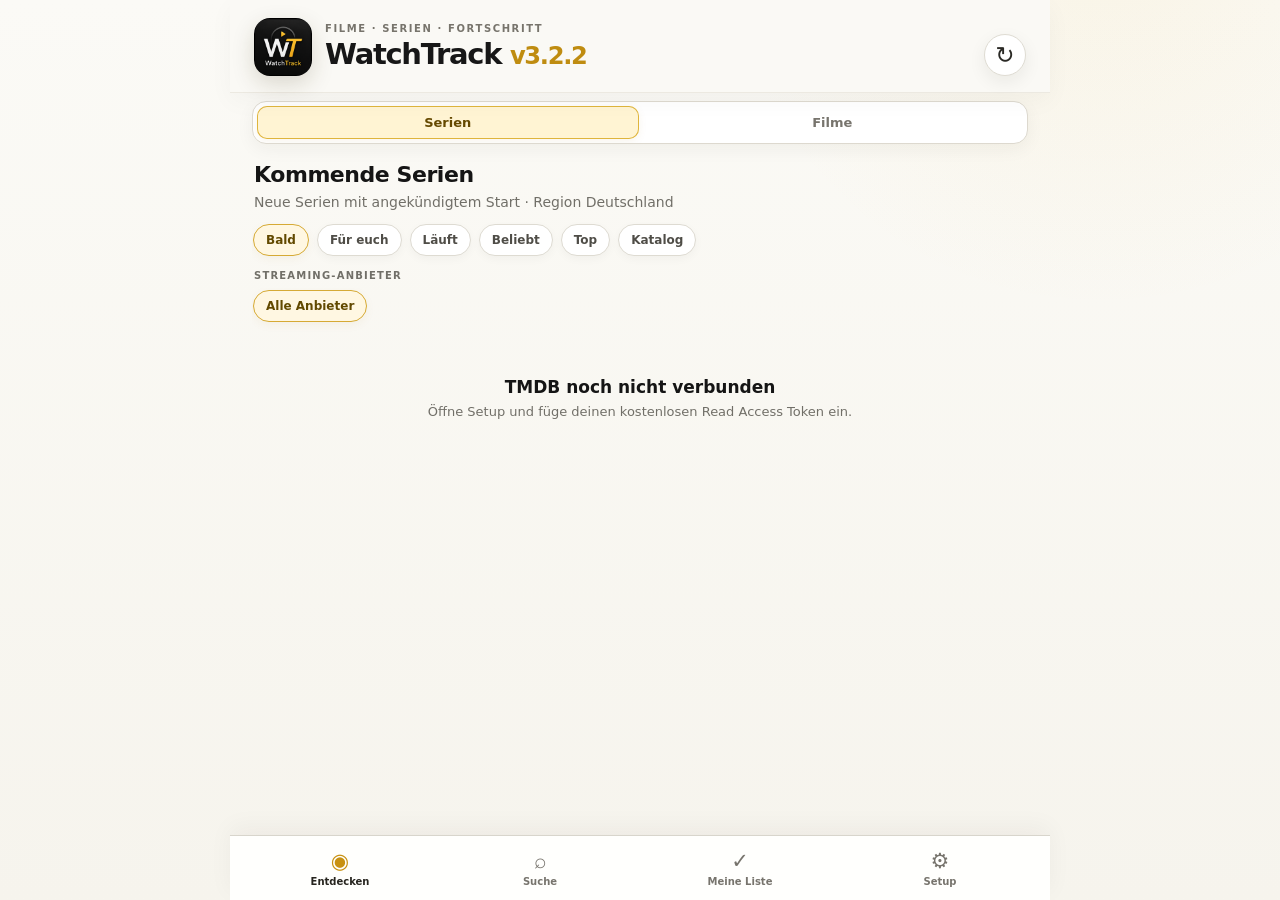
==== app-v33.html @ 3ff7feec "Add uncached v3.3 app entry" ====
<!doctype html>
<html lang="de">
<head>
  <meta charset="utf-8" /><meta name="viewport" content="width=device-width, initial-scale=1, viewport-fit=cover" /><meta name="theme-color" content="#090909" /><meta name="apple-mobile-web-app-capable" content="yes" /><meta name="apple-mobile-web-app-status-bar-style" content="black-translucent" /><meta name="apple-mobile-web-app-title" content="WatchTrack" /><meta name="format-detection" content="no" /><title>WatchTrack</title>
  <link rel="manifest" href="manifest.webmanifest" /><link rel="apple-touch-icon" href="icons/icon-180.png" /><link rel="stylesheet" href="styles.css" /><link rel="stylesheet" href="features.css" /><link rel="stylesheet" href="custom.css" /><link rel="stylesheet" href="v24.css" /><link rel="stylesheet" href="sync.css" /><link rel="stylesheet" href="notifications.css" /><link rel="stylesheet" href="next-up.css" /><link rel="stylesheet" href="preference.css" /><link rel="stylesheet" href="theme-logo.css" /><link rel="stylesheet" href="theme-mode.css" /><link rel="stylesheet" href="recommendation-feedback.css" />
  <script>try{const m=localStorage.getItem('wt_theme_mode')||'system';const d=m==='system'?matchMedia('(prefers-color-scheme: dark)').matches:m==='dark';document.documentElement.dataset.theme=d?'dark':'light';document.documentElement.dataset.themeMode=m;}catch{}</script>
</head><body><div class="app-shell"><header class="topbar"><div><div class="eyebrow">FILME · SERIEN · FORTSCHRITT</div><h1>WatchTrack <small class="version-tag">v3.3</small></h1></div><button id="refreshBtn" class="icon-btn" aria-label="Aktualisieren">↻</button></header><main id="main">
<section id="view-discover" class="view active"><div class="segmented media-switch" role="tablist"><button class="seg" data-discover-type="movie">Filme</button><button class="seg active" data-discover-type="tv">Serien</button></div><div class="section-head discover-head"><div><h2 id="discoverTitle">Kommende Serien</h2><p id="discoverHint">Neue Serien mit angekündigtem Start · Region Deutschland</p></div></div><div id="categoryChips" class="chip-row"></div><div id="discoverContent" class="card-grid"></div><button id="loadMoreBtn" class="secondary load-more" hidden>Mehr laden</button></section>
<section id="view-search" class="view"><div class="search-wrap"><input id="searchInput" type="search" placeholder="Film oder Serie suchen …" autocomplete="off" enterkeyhint="search" /><button id="searchBtn" class="primary small">Suchen</button></div><div class="section-head compact-head"><div><h2>Gesamten Katalog durchsuchen</h2><p>Filme und Serien aus der TMDB-Datenbank.</p></div></div><div id="searchResults" class="card-grid"></div><button id="searchMoreBtn" class="secondary load-more" hidden>Mehr Treffer</button></section>
<section id="view-library" class="view"><div class="library-stats"><div class="stat"><strong id="statWatching">0</strong><span>Schaue ich</span></div><div class="stat"><strong id="statCompleted">0</strong><span>Gesehen</span></div><div class="stat"><strong id="statWatchlist">0</strong><span>Will ich sehen</span></div></div><div class="segmented"><button class="seg active" data-libfilter="all">Alle</button><button class="seg" data-libfilter="watching">Schaue ich</button><button class="seg" data-libfilter="completed">Gesehen</button><button class="seg" data-libfilter="watchlist">Will ich sehen</button></div><div id="libraryContent" class="library-list"></div></section>
<section id="view-settings" class="view"><div class="settings-card connection-card"><div class="settings-title-row"><div><h2>TMDB verbinden</h2><p>Damit WatchTrack aktuelle Filme, Serien, Staffeln und Folgen abrufen kann.</p></div><span id="connectionDot" class="connection-dot"></span></div><label for="tokenInput">API Read Access Token</label><textarea id="tokenInput" rows="3" spellcheck="false" autocapitalize="off" autocomplete="off"></textarea><div class="row gap wrap"><button id="saveTokenBtn" class="primary">Speichern & testen</button><button id="clearTokenBtn" class="secondary">Entfernen</button></div><div id="tokenStatus" class="status"></div><a class="text-link" href="https://www.themoviedb.org/settings/api" target="_blank" rel="noreferrer">TMDB API-Einstellungen öffnen ↗</a></div><div class="settings-card"><h2>Region & Sprache</h2><label for="regionSelect">Region</label><select id="regionSelect"><option value="DE">Deutschland</option><option value="AT">Österreich</option><option value="CH">Schweiz</option></select></div><div class="settings-card"><h2>Lokale Daten</h2><div class="row gap wrap settings-actions"><button id="exportBtn" class="secondary">Backup exportieren</button><label class="secondary file-label">Backup importieren<input id="importInput" type="file" accept="application/json" hidden /></label><button id="resetBtn" class="danger">Watch-Daten löschen</button></div></div><div class="settings-card"><h2>Datenschutz & Quelle</h2><p>Gemeinsame Watch-Daten werden bei aktivierter Synchronisierung in eurer D1-Datenbank gespeichert und automatisch gesichert.</p><p class="tmdb-note">This product uses the TMDB API but is not endorsed or certified by TMDB.</p></div></section>
</main><nav class="bottom-nav"><button class="nav-btn active" data-view="discover"><span>◉</span><small>Entdecken</small></button><button class="nav-btn" data-view="search"><span>⌕</span><small>Suche</small></button><button class="nav-btn" data-view="library"><span>✓</span><small>Meine Liste</small></button><button class="nav-btn" data-view="settings"><span>⚙</span><small>Setup</small></button></nav></div><dialog id="detailDialog"><div id="detailContent"></div><button id="closeDialogBtn" class="dialog-close">×</button></dialog><div id="toast" class="toast" role="status"></div>
<script src="app.js"></script><script src="features.js"></script><script src="custom.js"></script><script src="v24.js"></script><script src="sync.js"></script><script src="series-first.js"></script><script src="stable-progress.js"></script><script src="notifications.js"></script><script src="next-up.js"></script><script src="recommendations.js"></script><script src="upcoming-library.js"></script><script src="v3.js"></script><script src="theme-mode.js"></script><script src="ui-polish.js"></script></body></html>
---- styles.css ----
:root{
  color-scheme:dark;
  --bg:#090a10;--panel:#12141d;--panel2:#191c27;--panel3:#202432;--line:#292d3d;
  --text:#f7f8fc;--muted:#979dac;--accent:#7567ff;--accent2:#24d3bb;--danger:#ff5d76;--good:#43df9f;
  --safe-top:env(safe-area-inset-top);--safe-bottom:env(safe-area-inset-bottom);
}
*{box-sizing:border-box}
html,body{margin:0;background:var(--bg);color:var(--text);font-family:-apple-system,BlinkMacSystemFont,"SF Pro Display","SF Pro Text",Inter,system-ui,sans-serif;-webkit-tap-highlight-color:transparent}
body{min-height:100vh;background:radial-gradient(circle at 90% -10%,rgba(117,103,255,.18),transparent 32%),var(--bg)}
button,input,textarea,select{font:inherit}button{cursor:pointer}a{color:#b8b0ff}.app-shell{max-width:820px;margin:0 auto;min-height:100vh;padding-bottom:calc(96px + var(--safe-bottom))}
.topbar{padding:calc(18px + var(--safe-top)) 18px 12px;display:flex;align-items:flex-end;justify-content:space-between;position:sticky;top:0;background:linear-gradient(var(--bg) 72%,transparent);z-index:8}.eyebrow{font-size:10px;letter-spacing:.16em;color:var(--muted);font-weight:800}.topbar h1{margin:3px 0 0;font-size:29px;letter-spacing:-.04em}.icon-btn{width:42px;height:42px;border:1px solid var(--line);border-radius:50%;background:rgba(18,20,29,.88);color:var(--text);font-size:23px;backdrop-filter:blur(12px)}
.view{display:none;padding:8px 16px 28px}.view.active{display:block}.section-head{display:flex;justify-content:space-between;align-items:end;margin:18px 2px 12px}.section-head h2,.settings-card h2{margin:0 0 5px;font-size:22px;letter-spacing:-.02em}.section-head p,.settings-card p{margin:0;color:var(--muted);line-height:1.45;font-size:14px}.discover-head{margin-bottom:10px}.compact-head{margin-top:8px}.compact-head h2{font-size:18px}
.segmented{display:flex;background:var(--panel);padding:4px;border:1px solid var(--line);border-radius:14px;gap:3px;overflow:auto}.seg{flex:1;min-width:max-content;border:0;border-radius:10px;padding:9px 12px;background:transparent;color:var(--muted);font-size:13px;font-weight:700}.seg.active{background:var(--panel3);color:var(--text);box-shadow:0 1px 10px rgba(0,0,0,.28)}.media-switch{margin-bottom:4px}
.chip-row{display:flex;gap:8px;overflow:auto;padding:2px 1px 14px;scrollbar-width:none}.chip-row::-webkit-scrollbar{display:none}.chip{border:1px solid var(--line);background:var(--panel);color:var(--muted);padding:8px 12px;border-radius:999px;font-size:12px;font-weight:750;white-space:nowrap}.chip.active{background:#27243f;border-color:#5c52bb;color:#ddd9ff}
.card-grid{display:grid;grid-template-columns:repeat(2,minmax(0,1fr));gap:12px}.media-card{border:1px solid var(--line);border-radius:18px;overflow:hidden;background:var(--panel);min-width:0;position:relative;box-shadow:0 12px 32px rgba(0,0,0,.12)}.poster-wrap{position:relative}.poster{aspect-ratio:2/3;width:100%;display:block;object-fit:cover;background:linear-gradient(145deg,#252938,#13151d)}.poster-fallback{aspect-ratio:2/3;display:grid;place-items:center;color:var(--muted);font-size:32px}.media-info{padding:10px}.media-title{font-weight:760;line-height:1.2;font-size:14px;white-space:nowrap;overflow:hidden;text-overflow:ellipsis}.media-meta{margin-top:6px;color:var(--muted);font-size:11px;display:flex;justify-content:space-between;gap:6px}.badge{position:absolute;top:8px;padding:5px 8px;border-radius:999px;background:rgba(8,9,14,.82);backdrop-filter:blur(12px);font-size:10px;font-weight:800}.release-badge{left:8px}.library-badge{right:8px;background:rgba(67,223,159,.92);color:#06140f}.rating-badge{position:absolute;bottom:8px;right:8px;background:rgba(8,9,14,.82);backdrop-filter:blur(12px);border-radius:999px;padding:5px 7px;font-size:10px;font-weight:800;color:#ffe28a}
.search-wrap{display:flex;gap:8px;position:sticky;top:87px;z-index:6;padding:8px 0 14px;background:linear-gradient(var(--bg) 80%,transparent)}input[type=search],textarea,select{width:100%;background:var(--panel);border:1px solid var(--line);border-radius:14px;color:var(--text);padding:12px 13px;outline:none}select{appearance:auto}.search-wrap input:focus,textarea:focus,select:focus{border-color:#685ddb;box-shadow:0 0 0 3px rgba(117,103,255,.12)}
.primary,.secondary,.danger,.trailer-btn{border-radius:12px;padding:11px 14px;font-weight:750;border:1px solid transparent;text-decoration:none;display:inline-flex;align-items:center;justify-content:center}.primary{background:var(--accent);color:white}.primary.small{padding:10px 15px}.secondary{background:var(--panel2);color:var(--text);border-color:var(--line)}.danger{background:rgba(255,93,118,.11);color:#ff92a4;border-color:rgba(255,93,118,.28)}.load-more{display:flex;width:100%;margin-top:14px}.load-more[hidden]{display:none}.trailer-btn{background:#fff;color:#0a0a0d;margin:4px 0 18px}
.bottom-nav{position:fixed;left:50%;transform:translateX(-50%);bottom:0;width:min(820px,100%);display:grid;grid-template-columns:repeat(4,1fr);padding:8px 10px calc(8px + var(--safe-bottom));background:rgba(14,16,23,.9);backdrop-filter:blur(26px);border-top:1px solid var(--line);z-index:20}.nav-btn{border:0;background:transparent;color:var(--muted);display:flex;flex-direction:column;align-items:center;gap:3px;padding:5px}.nav-btn span{font-size:21px}.nav-btn small{font-size:10px;font-weight:650}.nav-btn.active{color:white}.nav-btn.active span{color:#afa7ff}
.library-stats{display:grid;grid-template-columns:repeat(3,1fr);gap:8px;margin-bottom:12px}.stat{background:var(--panel);border:1px solid var(--line);border-radius:16px;padding:13px;text-align:center}.stat strong{display:block;font-size:22px}.stat span{display:block;margin-top:2px;font-size:10px;color:var(--muted)}.library-list{display:flex;flex-direction:column;gap:10px;margin-top:13px}.library-row{display:grid;grid-template-columns:64px 1fr auto;gap:11px;align-items:center;background:var(--panel);border:1px solid var(--line);border-radius:16px;padding:8px}.library-row img,.mini-poster{width:64px;height:92px;object-fit:cover;border-radius:10px;background:#242837}.library-copy{min-width:0}.library-row h3{font-size:15px;margin:0 0 5px;white-space:nowrap;overflow:hidden;text-overflow:ellipsis}.library-row p{font-size:11px;color:var(--muted);margin:0 0 3px}.library-row small{color:#c5c9d4;font-size:10px;display:block;margin-bottom:8px}.progress{height:6px;background:#292d3c;border-radius:999px;overflow:hidden}.progress>span{display:block;height:100%;background:linear-gradient(90deg,var(--accent),var(--accent2))}.row-actions{display:flex;flex-direction:column;gap:7px}.tiny{padding:7px 8px;border-radius:9px;border:1px solid var(--line);background:var(--panel2);color:var(--text);font-size:11px}
.settings-card{background:var(--panel);border:1px solid var(--line);border-radius:18px;padding:16px;margin-bottom:12px}.settings-card label:not(.file-label){display:block;font-size:12px;color:var(--muted);margin:15px 0 7px}.settings-title-row{display:flex;justify-content:space-between;gap:14px}.connection-dot{width:13px;height:13px;border-radius:50%;background:#555a68;box-shadow:0 0 0 5px rgba(85,90,104,.12);flex:0 0 auto;margin-top:7px}.connection-dot.ok{background:var(--good);box-shadow:0 0 0 5px rgba(67,223,159,.11)}.connection-dot.bad{background:var(--danger);box-shadow:0 0 0 5px rgba(255,93,118,.1)}.row{display:flex;align-items:center}.gap{gap:8px}.wrap{flex-wrap:wrap}.settings-actions{margin-top:14px}.status{font-size:12px;margin-top:10px;color:var(--muted)}.status.ok{color:var(--good)}.status.bad{color:#ff92a4}.help-text,.tmdb-note{margin-top:13px!important;font-size:12px!important}.file-label{display:inline-flex;align-items:center;justify-content:center;cursor:pointer}.text-link{display:inline-block;margin-top:10px;font-size:13px;text-decoration:none}.settings-card code{font-size:12px;color:#d5d1ff}
.empty{padding:42px 16px;text-align:center;color:var(--muted);grid-column:1/-1;display:flex;flex-direction:column;align-items:center;gap:6px}.empty strong{color:var(--text);font-size:17px}.empty span{font-size:13px;line-height:1.45}.spinner{width:24px;height:24px;border:2px solid #343849;border-top-color:#aaa3ff;border-radius:50%;animation:spin .8s linear infinite;margin-bottom:5px}@keyframes spin{to{transform:rotate(360deg)}}
#detailDialog{width:min(760px,100%);height:min(90vh,940px);margin:auto 0 0;max-width:none;border:1px solid var(--line);border-radius:25px 25px 0 0;background:var(--bg);color:var(--text);padding:0;overflow:hidden}#detailDialog::backdrop{background:rgba(0,0,0,.7);backdrop-filter:blur(4px)}#detailContent{height:100%;overflow:auto}.dialog-close{position:absolute;right:12px;top:12px;width:38px;height:38px;border-radius:50%;border:1px solid rgba(255,255,255,.18);background:rgba(0,0,0,.58);color:white;font-size:25px;z-index:3}.hero{position:relative;min-height:285px;background:#161923}.hero-backdrop{width:100%;height:310px;object-fit:cover;opacity:.64}.hero-gradient{position:absolute;inset:0;background:linear-gradient(to bottom,rgba(9,10,16,.03) 30%,rgba(9,10,16,.5) 62%,var(--bg) 100%)}.hero-content{position:absolute;left:18px;right:18px;bottom:12px;display:flex;gap:14px;align-items:end}.detail-poster{width:96px;height:144px;box-shadow:0 10px 30px rgba(0,0,0,.4)}.hero-copy{min-width:0;padding-bottom:2px}.type-kicker{font-size:10px;color:#c4bdff;letter-spacing:.15em;font-weight:800;margin-bottom:4px}.hero-content h2{margin:0 0 7px;font-size:24px;line-height:1.05;letter-spacing:-.03em}.hero-content p{margin:0;color:#d7d9e2;font-size:12px;line-height:1.4}.detail-body{padding:14px 18px 34px}.detail-actions{display:flex;gap:8px;flex-wrap:wrap;margin-bottom:16px}.facts{display:flex;gap:7px;flex-wrap:wrap;margin:0 0 13px}.facts span{font-size:11px;color:#c1c6d2;background:var(--panel);border:1px solid var(--line);padding:6px 8px;border-radius:999px}.tagline{font-style:italic;color:#dcdde4;margin:8px 0}.overview{color:#c9ced8;line-height:1.58;font-size:14px}.next-episode{background:linear-gradient(135deg,rgba(117,103,255,.16),rgba(36,211,187,.08));border:1px solid #393858;border-radius:15px;padding:12px;margin-bottom:14px;display:flex;flex-direction:column;gap:3px}.next-episode span{font-size:10px;text-transform:uppercase;letter-spacing:.12em;color:#aaa3ff;font-weight:800}.next-episode strong{font-size:14px}.next-episode small{color:var(--muted)}.info-block{border-top:1px solid var(--line);padding-top:17px;margin-top:4px;margin-bottom:18px}.info-block h3{margin:0 0 12px;font-size:16px}.muted{color:var(--muted);font-size:13px}.provider-group{display:grid;grid-template-columns:70px 1fr;gap:10px;align-items:start;margin:10px 0}.provider-group>span{font-size:11px;color:var(--muted);padding-top:7px}.provider-logos{display:flex;gap:8px;flex-wrap:wrap}.provider{width:52px;display:flex;flex-direction:column;align-items:center;gap:4px}.provider img{width:38px;height:38px;border-radius:9px;object-fit:cover}.provider small{width:100%;font-size:8px;color:#b9bdc8;text-align:center;white-space:nowrap;overflow:hidden;text-overflow:ellipsis}.provider-link{margin-top:5px}.provider-attribution{font-size:10px!important;color:var(--muted)!important;margin-top:12px!important}.provider-attribution a{color:#c7c2ff}.block-title-row{display:flex;align-items:center;justify-content:space-between}.block-title-row>span{font-size:11px;color:var(--muted)}.season{background:var(--panel);border:1px solid var(--line);border-radius:16px;margin:10px 0;overflow:hidden}.season-head{display:flex;justify-content:space-between;align-items:center;padding:13px 14px;gap:10px}.season-head h3{margin:0 0 3px;font-size:14px}.season-head small{color:var(--muted);font-size:10px}.season-buttons{display:flex;gap:5px;align-items:center}.season-toggle,.season-all{border:0;background:transparent;color:#b8b0ff;font-size:11px;padding:7px}.season-all{color:#8ee8c2}.episodes{border-top:1px solid var(--line)}.episode{display:grid;grid-template-columns:38px 1fr auto;gap:9px;align-items:center;padding:10px 12px;border-bottom:1px solid rgba(255,255,255,.05)}.episode:last-child{border-bottom:0}.episode-num{color:var(--muted);font-size:11px}.episode-copy{min-width:0}.episode-copy strong{font-size:12px;display:block;white-space:nowrap;overflow:hidden;text-overflow:ellipsis}.episode-copy small{font-size:9px;color:var(--muted);margin-top:3px;display:block}.check-btn{width:30px;height:30px;border-radius:50%;border:1px solid var(--line);background:transparent;color:var(--muted)}.check-btn.done{background:var(--good);color:#06130c;border-color:transparent}.episode-loading{padding:18px;text-align:center;color:var(--muted);font-size:12px}.toast{position:fixed;left:50%;bottom:calc(98px + var(--safe-bottom));transform:translate(-50%,20px);background:#222634;border:1px solid var(--line);padding:10px 14px;border-radius:999px;opacity:0;pointer-events:none;transition:.2s;z-index:40;font-size:12px;white-space:nowrap}.toast.show{opacity:1;transform:translate(-50%,0)}
@media(min-width:600px){.card-grid{grid-template-columns:repeat(4,minmax(0,1fr))}.view{padding-left:22px;padding-right:22px}.topbar{padding-left:24px;padding-right:24px}}
@media(max-width:380px){.detail-actions .primary,.detail-actions .secondary,.detail-actions .danger{padding:10px 11px;font-size:12px}.season-buttons{flex-direction:column;gap:0}.provider-group{grid-template-columns:58px 1fr}}
---- features.css ----
.version-badge{font-size:.38em;font-weight:800;vertical-align:middle;opacity:.62;letter-spacing:0;margin-left:3px}.filter-label{font-size:10px;text-transform:uppercase;letter-spacing:.12em;color:var(--muted);font-weight:800;margin:0 2px 7px}.provider-filter-row{padding-bottom:13px}.provider-chip{display:inline-flex;align-items:center;gap:6px}.provider-chip img{width:18px;height:18px;border-radius:5px}.card-providers{display:flex;gap:4px;flex-wrap:wrap;margin-top:7px}.card-providers span{font-size:8px;line-height:1;background:#242837;color:#c8cbd5;border:1px solid #34394a;padding:4px 5px;border-radius:999px;max-width:100%;white-space:nowrap;overflow:hidden;text-overflow:ellipsis}.calendar-list{display:flex;flex-direction:column;gap:20px}.calendar-day{min-width:0}.calendar-date{display:flex;align-items:center;justify-content:space-between;margin:0 2px 9px;padding-bottom:7px;border-bottom:1px solid var(--line)}.calendar-date strong{font-size:14px}.calendar-date span{font-size:10px;color:var(--muted)}.library-groups{display:flex;flex-direction:column;gap:22px;margin-top:16px}.library-group{min-width:0}.library-group-head{display:flex;align-items:center;justify-content:space-between;margin:0 2px 9px}.library-group-head h2{font-size:18px;margin:0}.library-group-head span{min-width:25px;height:25px;border-radius:999px;background:var(--panel2);border:1px solid var(--line);display:grid;place-items:center;font-size:11px;color:var(--muted)}.library-group .library-list{margin-top:0}.library-empty{background:var(--panel);border:1px dashed var(--line);border-radius:14px;padding:18px;text-align:center;color:var(--muted);font-size:12px}.upcoming-note{color:#b8b0ff!important}.release-list{display:flex;flex-direction:column;gap:7px}.release-list>div{display:flex;justify-content:space-between;gap:16px;background:var(--panel);border:1px solid var(--line);border-radius:11px;padding:9px 10px}.release-list span{font-size:12px;color:var(--muted)}.release-list strong{font-size:12px;text-align:right}
---- custom.css ----
.manual-add-wrap{display:flex;justify-content:flex-end;margin:12px 0 16px}.manual-dialog{width:min(92vw,520px);border:1px solid rgba(255,255,255,.12);border-radius:18px;background:#11131b;color:inherit;padding:0}.manual-dialog::backdrop{background:rgba(0,0,0,.72);backdrop-filter:blur(4px)}.manual-dialog form{padding:20px;display:grid;gap:10px}.manual-dialog-head{display:flex;justify-content:space-between;gap:16px;align-items:flex-start;margin-bottom:4px}.manual-dialog-head h2{margin:0}.manual-dialog-head p{margin:5px 0 0;color:var(--muted,#9aa0ad);font-size:.9rem}.manual-dialog label{font-size:.85rem;color:var(--muted,#9aa0ad);margin-top:4px}.manual-dialog input,.manual-dialog select,.manual-status-select{width:100%;box-sizing:border-box;border:1px solid rgba(255,255,255,.12);border-radius:12px;background:#0b0d13;color:inherit;padding:12px;font:inherit}.manual-actions{display:flex;justify-content:flex-end;gap:10px;margin-top:10px}.manual-poster{display:grid;place-items:center;font-size:1.5rem}.manual-badge{font-size:.62rem;font-weight:700;letter-spacing:.03em;text-transform:uppercase;color:var(--muted,#9aa0ad);border:1px solid rgba(255,255,255,.13);border-radius:999px;padding:3px 7px;vertical-align:middle;white-space:nowrap}.manual-status-select{max-width:190px;margin-top:8px;padding:7px 9px;font-size:.78rem}.manual-library-row{cursor:default}.manual-library-row .progress{display:none}
---- v24.css ----
.library-type-switch{margin:0 0 12px}.library-add-row{display:flex;justify-content:flex-end;margin:0 0 14px}.library-single-type{display:grid;gap:10px}.series-option-hint{display:grid;gap:4px;margin-top:6px;padding:11px 12px;border:1px solid rgba(255,255,255,.1);border-radius:12px;background:rgba(255,255,255,.035);font-size:.86rem}.series-option-hint span{color:var(--muted,#9aa0ad)}.manual-episodes{margin-top:12px;border:1px solid rgba(255,255,255,.1);border-radius:12px;background:rgba(255,255,255,.025);overflow:hidden}.manual-episodes summary{cursor:pointer;padding:10px 12px;font-weight:700;font-size:.86rem}.manual-episode-tools{padding:0 12px 10px}.manual-season{border-top:1px solid rgba(255,255,255,.08);padding:10px 12px}.manual-season-head{display:flex;align-items:center;justify-content:space-between;gap:10px;margin-bottom:8px}.tiny-action{padding:6px 9px;font-size:.76rem}.manual-episode-list{display:grid;gap:6px}.manual-episode{display:grid;grid-template-columns:auto 1fr auto;align-items:center;gap:8px;padding:8px 9px;border-radius:10px;background:rgba(255,255,255,.035);font-size:.86rem}.manual-episode.watched span{text-decoration:line-through;opacity:.6}.manual-episode input{width:18px;height:18px}.library-empty.compact{padding:8px 0;font-size:.82rem}.wt24-dialog input,.wt24-dialog select{width:100%;box-sizing:border-box;border:1px solid rgba(255,255,255,.12);border-radius:12px;background:#0b0d13;color:inherit;padding:12px;font:inherit}@media(max-width:520px){.library-add-row .primary{width:100%}.manual-season-head{align-items:flex-start}.manual-episode{grid-template-columns:auto 1fr auto}}
---- sync.css ----
.family-sync-card{border-color:rgba(124,92,255,.28)}.family-sync-card .status{min-height:1.2em;margin:10px 0 14px}.family-sync-card .status[data-kind="ok"]{color:#8fe388}.family-sync-card .status[data-kind="busy"]{color:#c7b7ff}.family-sync-card .status[data-kind="error"]{color:#ff8d8d}.family-key-label{display:block;margin:8px 0 7px;color:var(--muted,#9aa0ad);font-size:.86rem}.family-key-row{display:grid;grid-template-columns:minmax(0,1fr) auto;gap:10px;align-items:center;margin-bottom:12px}.family-key-input{width:100%;min-width:0;box-sizing:border-box;border:1px solid rgba(255,255,255,.12);border-radius:12px;background:#0b0d13;color:inherit;padding:12px;font:inherit;font-family:ui-monospace,SFMono-Regular,Menlo,monospace}.family-sync-actions{margin-top:4px}@media(max-width:560px){.family-key-row{grid-template-columns:1fr}.family-key-row .secondary{width:100%}}
---- notifications.css ----
.push-card{border-color:rgba(124,92,255,.28)}.push-card .status{min-height:1.2em;margin:10px 0 14px}.push-card .status[data-kind="ok"]{color:#8fe388}.push-card .status[data-kind="busy"]{color:#c7b7ff}.push-card .status[data-kind="error"]{color:#ff8d8d}.push-card .status[data-kind="warn"]{color:#ffd48a}
---- next-up.css ----
.next-up{margin:18px 0 22px}.next-up-head{display:flex;justify-content:space-between;align-items:end;margin-bottom:10px}.next-up-head h2{margin:0;font-size:1.2rem}.next-up-head p{margin:3px 0 0;color:var(--muted,#9ca3af);font-size:.82rem}.next-up-list{display:grid;gap:9px}.next-up-row{display:grid;grid-template-columns:52px 1fr auto;gap:11px;align-items:center;padding:9px;border:1px solid rgba(255,255,255,.09);border-radius:14px;background:rgba(255,255,255,.035)}.next-up-row img,.next-up-poster{width:52px;height:70px;object-fit:cover;border-radius:9px;background:rgba(255,255,255,.07);display:grid;place-items:center}.next-up-copy{min-width:0;display:grid;gap:2px}.next-up-copy strong{white-space:nowrap;overflow:hidden;text-overflow:ellipsis}.next-up-copy span{font-size:.85rem}.next-up-copy small{color:var(--muted,#9ca3af)}@media(max-width:520px){.next-up-row{grid-template-columns:46px 1fr}.next-up-row img,.next-up-poster{width:46px;height:64px}.next-up-row button{grid-column:2;width:max-content;margin-top:4px}}
---- preference.css ----
.preference-strip{display:flex;align-items:center;justify-content:space-between;gap:10px;margin:8px 0 14px;padding:7px 9px;border:1px solid rgba(255,255,255,.08);border-radius:12px;background:rgba(255,255,255,.025)}.preference-label,.preference-hint{font-size:.76rem;color:var(--muted,#9ca3af)}.preference-buttons{display:flex;gap:6px;flex-wrap:wrap;justify-content:flex-end}.preference-btn{display:inline-flex;align-items:center;gap:5px;min-height:32px;padding:5px 8px;border-radius:10px;border:1px solid rgba(255,255,255,.09);background:transparent;color:inherit;font:inherit;font-size:.78rem;opacity:.72}.preference-btn:hover{opacity:1}.preference-btn.selected{opacity:1;border-color:rgba(255,255,255,.35);background:rgba(255,255,255,.10);box-shadow:inset 0 0 0 1px rgba(255,255,255,.06)}.double-thumb{display:inline-flex;position:relative;width:23px;height:18px;align-items:center}.double-thumb span{position:absolute;line-height:1;font-size:16px}.double-thumb span:first-child{left:0;top:2px;transform:rotate(-4deg)}.double-thumb span:last-child{left:8px;top:0;transform:rotate(4deg)}@media(max-width:520px){.preference-strip{align-items:flex-start;flex-direction:column}.preference-buttons{justify-content:flex-start;width:100%}.preference-btn span:last-child{display:none}.preference-btn{min-width:42px;justify-content:center}.double-thumb span:last-child{display:block}}
---- theme-logo.css ----
:root{
  --bg:#090909;
  --panel:#121212;
  --panel2:#191919;
  --panel3:#222222;
  --line:#303030;
  --text:#f7f4ed;
  --muted:#aaa49a;
  --accent:#d5a62a;
  --accent2:#f0c85a;
  --danger:#d96b6b;
  --good:#c7a33a;
}
html,body{background:var(--bg)}
body{background:radial-gradient(circle at 88% -8%,rgba(213,166,42,.15),transparent 34%),linear-gradient(180deg,#0b0b0b 0%,#090909 100%)}
a,.text-link{color:#e1bd55}.topbar{background:linear-gradient(var(--bg) 72%,transparent)}
.version-tag{color:#d9b24b}.icon-btn{background:rgba(18,18,18,.9);border-color:#34312a}
.segmented{background:#111;border-color:#2c2a25}.seg.active{background:#242018;color:#fff7df;box-shadow:inset 0 0 0 1px rgba(213,166,42,.18),0 1px 10px rgba(0,0,0,.3)}
.chip{background:#121212;border-color:#2d2b27}.chip.active{background:#2a2417;border-color:#8d6d20;color:#ffe7a0}
.primary{background:linear-gradient(180deg,#dfb538,#bd8e19);color:#15110a;border-color:#e5bf4c;text-shadow:0 1px rgba(255,255,255,.15)}
.secondary{background:#181818;color:#f3eee3;border-color:#302d27}.danger{background:rgba(217,107,107,.09);color:#ee9d9d;border-color:rgba(217,107,107,.25)}
.search-wrap input:focus,textarea:focus,select:focus{border-color:#b88c22;box-shadow:0 0 0 3px rgba(213,166,42,.12)}
.nav-btn.active{color:#fff}.nav-btn.active span{color:#dfb538}.bottom-nav{background:rgba(12,12,12,.92);border-top-color:#2c2a25}
.library-badge{background:#d4aa36;color:#15110a}.rating-badge{color:#f0c85a}.progress>span{background:linear-gradient(90deg,#b88919,#f0c85a)}
.connection-dot.ok{background:#d4aa36;box-shadow:0 0 0 5px rgba(213,166,42,.12)}
.spinner{border-color:#36332d;border-top-color:#d9b24b}.type-kicker{color:#dfb538}.next-episode{background:linear-gradient(135deg,rgba(213,166,42,.14),rgba(255,255,255,.025));border-color:#4a3c1f}.next-episode span{color:#dfb538}
.season-toggle,.text-link,.provider-attribution a{color:#dcb64d}.season-all{color:#e4c566}.check-btn.done{background:#d4aa36;color:#15110a}
.trailer-btn{background:#f4efe4;color:#111}.toast{background:#1b1a17}.settings-card,.media-card,.library-row,.season,.stat{box-shadow:0 10px 28px rgba(0,0,0,.16)}
#wtPreference .pref-btn.selected,#wtPreference .pref-btn.is-selected{border-color:#d5a62a!important;background:#2b2415!important;color:#ffe6a0!important;box-shadow:0 0 0 1px rgba(213,166,42,.18) inset}
---- theme-mode.css ----
:root{--wt-accent:#e0ad28;--wt-accent-strong:#c89112;--wt-accent-soft:rgba(224,173,40,.16)}

/* Header lockup – uses the real installed WatchTrack app icon */
.brand-lockup{display:flex;align-items:center;gap:11px;min-width:0}.brand-lockup .app-brand-icon{width:46px;height:46px;border-radius:13px;display:block;flex:0 0 auto;box-shadow:0 7px 18px rgba(0,0,0,.18)}.brand-lockup>div{min-width:0}.brand-lockup h1{white-space:nowrap}

:root[data-theme='light']{color-scheme:light;--bg:#f8f7f2;--panel:#ffffff;--panel2:#f5f3ed;--panel3:#ece9df;--line:#ded9cc;--text:#151515;--muted:#716f68;--accent:var(--wt-accent);--accent2:#f0c85a;--danger:#c74356;--good:#62b94d}
:root[data-theme='light'] body{background:radial-gradient(circle at 86% -8%,rgba(224,173,40,.08),transparent 26%),linear-gradient(180deg,#fbfaf6 0%,#f6f4ed 100%);color:var(--text)}
:root[data-theme='light'] .topbar{background:rgba(250,249,245,.98);border-bottom:1px solid rgba(218,213,200,.45);box-shadow:0 8px 24px rgba(39,34,23,.035);padding-bottom:16px}
:root[data-theme='light'] .topbar h1{color:#171717;letter-spacing:-.045em;font-weight:820}:root[data-theme='light'] .eyebrow{color:#77746c}:root[data-theme='light'] .version-tag{color:#bf8c10}
:root[data-theme='light'] .brand-lockup{gap:13px}:root[data-theme='light'] .brand-lockup .app-brand-icon{width:58px;height:58px;border-radius:16px;box-shadow:0 8px 22px rgba(65,52,18,.17)}
:root[data-theme='light'] .bottom-nav{background:rgba(255,255,253,.96);border-top-color:#d8d5cc;box-shadow:0 -8px 24px rgba(38,34,24,.045)}
:root[data-theme='light'] .icon-btn{background:#fff;border-color:#dedbd2;color:#2a2925;box-shadow:0 6px 18px rgba(35,31,20,.07)}

/* No heavy black controls in light mode */
:root[data-theme='light'] .segmented{background:#fff;border-color:#ddd9cf;box-shadow:0 5px 18px rgba(35,31,20,.05)}
:root[data-theme='light'] .seg{background:transparent;color:#77746d}
:root[data-theme='light'] .seg.active{background:#fff4d3;color:#654900;box-shadow:inset 0 0 0 1px #dfb53d,0 2px 8px rgba(170,120,0,.08)}
:root[data-theme='light'] .chip{background:#fff;color:#4f4d47;border-color:#dedbd2;box-shadow:0 3px 10px rgba(35,31,20,.035)}
:root[data-theme='light'] .chip.active{background:#fff7e2;border-color:#d6aa35;color:#624900;box-shadow:0 3px 10px rgba(166,117,0,.06)}
:root[data-theme='light'] .provider-chip img{box-shadow:none}
:root[data-theme='light'] .card-providers span{background:#f2f0e9;color:#5d5a52;border-color:#ddd9cf}

:root[data-theme='light'] .media-card,:root[data-theme='light'] .settings-card,:root[data-theme='light'] .library-row,:root[data-theme='light'] .season,:root[data-theme='light'] .stat{background:#fff;border-color:#ded9cc;box-shadow:0 8px 24px rgba(24,24,20,.055)}
:root[data-theme='light'] .settings-card{border-radius:22px;padding:18px}
:root[data-theme='light'] input[type=search],:root[data-theme='light'] textarea,:root[data-theme='light'] select{background:#fff;color:var(--text);border-color:#d9d6cd;box-shadow:0 5px 16px rgba(24,24,20,.04)}
:root[data-theme='light'] .primary{color:#17120a;background:linear-gradient(180deg,#efc33f,#dda718);border-color:#d1a01e;text-shadow:none;box-shadow:0 6px 16px rgba(195,140,8,.15)}
:root[data-theme='light'] .secondary{background:#fff;color:var(--text);border-color:var(--line)}
:root[data-theme='light'] .nav-btn{color:#77746d}:root[data-theme='light'] .nav-btn.active{color:#27251f}:root[data-theme='light'] .nav-btn.active span{color:var(--wt-accent-strong)}
:root[data-theme='light'] .progress>span{background:linear-gradient(90deg,#d89d12,#f0c85a)}
:root[data-theme='light'] .next-episode{background:linear-gradient(135deg,rgba(224,173,40,.14),rgba(255,255,255,.88));border-color:#e2c36f}
:root[data-theme='light'] .next-episode span,:root[data-theme='light'] .type-kicker,:root[data-theme='light'] .season-toggle,:root[data-theme='light'] .text-link,:root[data-theme='light'] .provider-attribution a{color:#946900}
:root[data-theme='light'] .hero-gradient{background:linear-gradient(to bottom,rgba(247,247,244,.03) 30%,rgba(247,247,244,.5) 62%,var(--bg) 100%)}
:root[data-theme='light'] #detailDialog{background:var(--bg);color:var(--text)}
:root[data-theme='light'] .overview,:root[data-theme='light'] .hero-content p,:root[data-theme='light'] .facts span{color:#4e4e49}
:root[data-theme='light'] .calendar-date{border-color:#ddd9cf}
:root[data-theme='light'] .library-empty{background:#fff}
:root[data-theme='light'] .manual-dialog{background:#fff;color:var(--text);border-color:#d9d6cd}
:root[data-theme='light'] .manual-dialog input,:root[data-theme='light'] .manual-dialog select,:root[data-theme='light'] .manual-status-select,:root[data-theme='light'] .wt24-dialog input,:root[data-theme='light'] .wt24-dialog select{background:#fff;color:var(--text);border-color:#d9d6cd}
:root[data-theme='light'] .series-option-hint,:root[data-theme='light'] .manual-episodes,:root[data-theme='light'] .manual-episode{background:#f6f4ee;border-color:#dfdcd3}
:root[data-theme='light'] #wtPreference .pref-btn.selected,:root[data-theme='light'] #wtPreference .pref-btn.is-selected{border-color:#d5a62a!important;background:#fff1c5!important;color:#5f4500!important;box-shadow:0 0 0 1px rgba(213,166,42,.15) inset}

/* Theme picker like the light-mode mockup */
.theme-card{display:flex;flex-direction:column}.theme-card h2{display:none}.theme-card .theme-options{order:1;display:grid;grid-template-columns:repeat(3,1fr);gap:10px;margin:0}.theme-card>p{order:2;margin:12px 4px 0!important}.theme-option{min-height:86px;border:1px solid var(--line);background:var(--panel2);color:var(--text);border-radius:16px;padding:12px 8px;font-size:22px;font-weight:750;display:flex;flex-direction:column;align-items:center;justify-content:center;gap:5px}.theme-option.active{background:linear-gradient(180deg,#f0c33f,#e3ae1e);color:#322300;border-color:#d5a326;box-shadow:0 7px 18px rgba(190,135,0,.12)}.theme-option small{display:block;font-size:13px;font-weight:720;opacity:.82;margin:0}

/* Shared-list card: clean stacked controls in light mode */
:root[data-theme='light'] .family-sync-card{border-color:#ded9cc}
:root[data-theme='light'] .family-sync-card .status[data-kind='ok']{color:#62b94d;font-weight:650}
:root[data-theme='light'] .family-sync-card .status[data-kind='ok']::before{content:'✓';display:inline-grid;place-items:center;width:18px;height:18px;margin-right:7px;border:1.5px solid currentColor;border-radius:50%;font-size:11px;vertical-align:-1px}
:root[data-theme='light'] .family-key-input{background:#fbfaf6!important;color:#20201d!important;border-color:#d9d4c8!important;box-shadow:none!important}
:root[data-theme='light'] .family-sync-actions{display:grid!important;grid-template-columns:1fr!important;gap:9px!important;width:100%}
:root[data-theme='light'] .family-sync-actions>button{width:100%;min-height:50px;justify-content:flex-start;padding-left:18px;border-radius:14px;font-size:15px}
:root[data-theme='light'] #familyCreateBtn{justify-content:center;font-weight:800}
:root[data-theme='light'] #familyLeaveBtn{color:#c62f39;border-color:#e5c9c9}
:root[data-theme='light'] .family-key-row{display:grid;grid-template-columns:1fr;gap:9px}
:root[data-theme='light'] #familyConnectBtn{width:100%;min-height:50px;border-radius:14px;font-weight:760}

@media(max-width:430px){.brand-lockup{gap:10px}.brand-lockup .app-brand-icon{width:48px;height:48px;border-radius:13px}.brand-lockup h1{font-size:clamp(27px,7.6vw,34px)}:root[data-theme='light'] .brand-lockup .app-brand-icon{width:52px;height:52px;border-radius:14px}.theme-option{min-height:82px}.settings-card{margin-bottom:14px}}
---- recommendation-feedback.css ----
.media-card{position:relative}.rec-hide-btn{width:calc(100% - 16px);margin:0 8px 8px;border:1px solid var(--line);background:var(--panel2);color:var(--muted);border-radius:10px;padding:7px 9px;font-size:11px;font-weight:750;display:flex;align-items:center;justify-content:center;gap:5px}.rec-hide-btn:active{transform:scale(.98)}:root[data-theme='light'] .rec-hide-btn{background:#faf8f2;border-color:#dedbd2;color:#6e6a61}:root[data-theme='light'] .rec-hide-btn:hover{background:#fff3cf;color:#624900}@media(max-width:430px){.rec-hide-btn{font-size:10px;padding:7px 6px}.rec-hide-btn span{display:inline}}
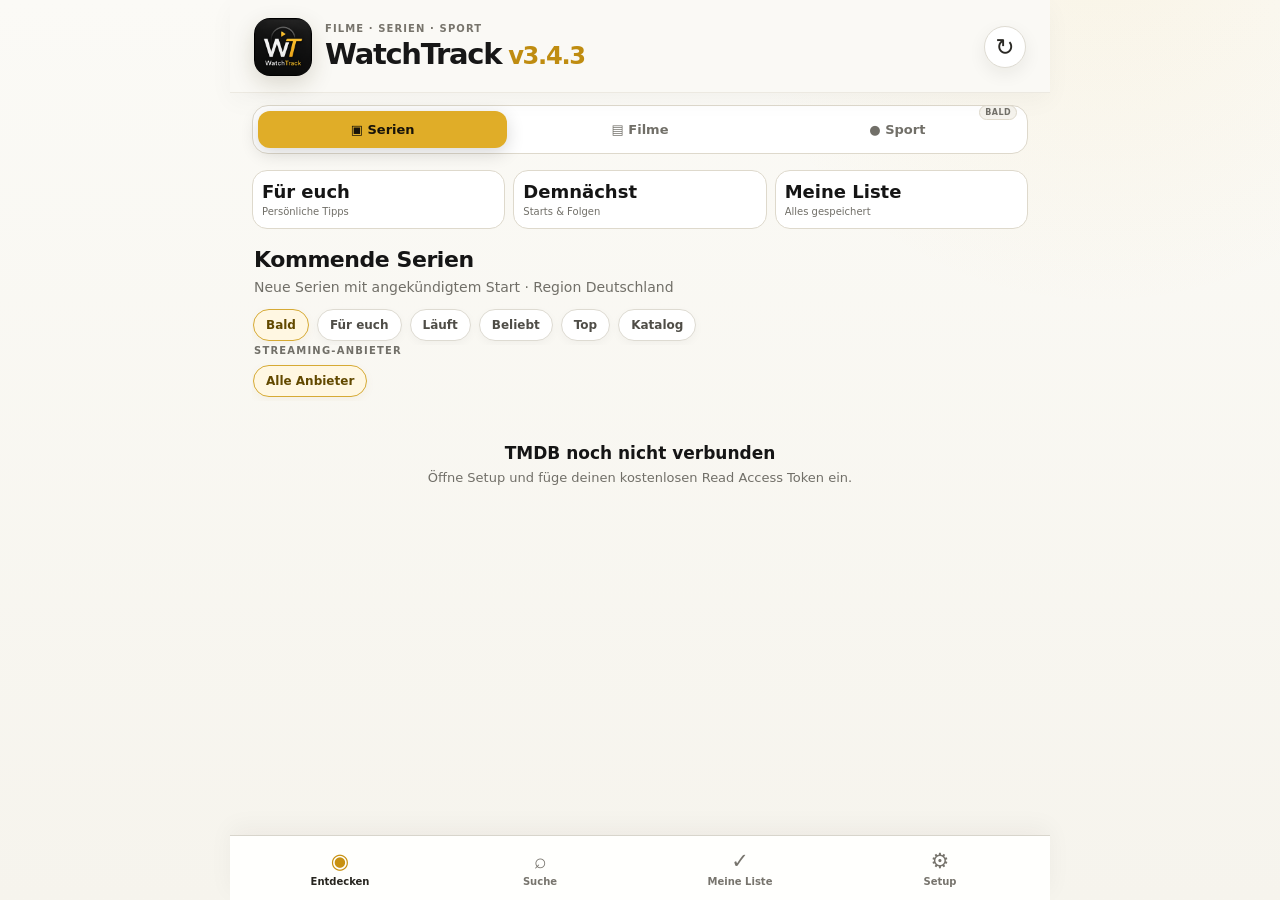
==== commit cf80880b: "Redirect legacy entry to WatchTrack v3.4.4" ====
--- a/app-v33.html
+++ b/app-v33.html
@@ -1,13 +1,2 @@
 <!doctype html>
-<html lang="de">
-<head>
-  <meta charset="utf-8" /><meta name="viewport" content="width=device-width, initial-scale=1, viewport-fit=cover" /><meta name="theme-color" content="#090909" /><meta name="apple-mobile-web-app-capable" content="yes" /><meta name="apple-mobile-web-app-status-bar-style" content="black-translucent" /><meta name="apple-mobile-web-app-title" content="WatchTrack" /><meta name="format-detection" content="no" /><title>WatchTrack</title>
-  <link rel="manifest" href="manifest.webmanifest" /><link rel="apple-touch-icon" href="icons/icon-180.png" /><link rel="stylesheet" href="styles.css" /><link rel="stylesheet" href="features.css" /><link rel="stylesheet" href="custom.css" /><link rel="stylesheet" href="v24.css" /><link rel="stylesheet" href="sync.css" /><link rel="stylesheet" href="notifications.css" /><link rel="stylesheet" href="next-up.css" /><link rel="stylesheet" href="preference.css" /><link rel="stylesheet" href="theme-logo.css" /><link rel="stylesheet" href="theme-mode.css" /><link rel="stylesheet" href="recommendation-feedback.css" />
-  <script>try{const m=localStorage.getItem('wt_theme_mode')||'system';const d=m==='system'?matchMedia('(prefers-color-scheme: dark)').matches:m==='dark';document.documentElement.dataset.theme=d?'dark':'light';document.documentElement.dataset.themeMode=m;}catch{}</script>
-</head><body><div class="app-shell"><header class="topbar"><div><div class="eyebrow">FILME · SERIEN · FORTSCHRITT</div><h1>WatchTrack <small class="version-tag">v3.3</small></h1></div><button id="refreshBtn" class="icon-btn" aria-label="Aktualisieren">↻</button></header><main id="main">
-<section id="view-discover" class="view active"><div class="segmented media-switch" role="tablist"><button class="seg" data-discover-type="movie">Filme</button><button class="seg active" data-discover-type="tv">Serien</button></div><div class="section-head discover-head"><div><h2 id="discoverTitle">Kommende Serien</h2><p id="discoverHint">Neue Serien mit angekündigtem Start · Region Deutschland</p></div></div><div id="categoryChips" class="chip-row"></div><div id="discoverContent" class="card-grid"></div><button id="loadMoreBtn" class="secondary load-more" hidden>Mehr laden</button></section>
-<section id="view-search" class="view"><div class="search-wrap"><input id="searchInput" type="search" placeholder="Film oder Serie suchen …" autocomplete="off" enterkeyhint="search" /><button id="searchBtn" class="primary small">Suchen</button></div><div class="section-head compact-head"><div><h2>Gesamten Katalog durchsuchen</h2><p>Filme und Serien aus der TMDB-Datenbank.</p></div></div><div id="searchResults" class="card-grid"></div><button id="searchMoreBtn" class="secondary load-more" hidden>Mehr Treffer</button></section>
-<section id="view-library" class="view"><div class="library-stats"><div class="stat"><strong id="statWatching">0</strong><span>Schaue ich</span></div><div class="stat"><strong id="statCompleted">0</strong><span>Gesehen</span></div><div class="stat"><strong id="statWatchlist">0</strong><span>Will ich sehen</span></div></div><div class="segmented"><button class="seg active" data-libfilter="all">Alle</button><button class="seg" data-libfilter="watching">Schaue ich</button><button class="seg" data-libfilter="completed">Gesehen</button><button class="seg" data-libfilter="watchlist">Will ich sehen</button></div><div id="libraryContent" class="library-list"></div></section>
-<section id="view-settings" class="view"><div class="settings-card connection-card"><div class="settings-title-row"><div><h2>TMDB verbinden</h2><p>Damit WatchTrack aktuelle Filme, Serien, Staffeln und Folgen abrufen kann.</p></div><span id="connectionDot" class="connection-dot"></span></div><label for="tokenInput">API Read Access Token</label><textarea id="tokenInput" rows="3" spellcheck="false" autocapitalize="off" autocomplete="off"></textarea><div class="row gap wrap"><button id="saveTokenBtn" class="primary">Speichern & testen</button><button id="clearTokenBtn" class="secondary">Entfernen</button></div><div id="tokenStatus" class="status"></div><a class="text-link" href="https://www.themoviedb.org/settings/api" target="_blank" rel="noreferrer">TMDB API-Einstellungen öffnen ↗</a></div><div class="settings-card"><h2>Region & Sprache</h2><label for="regionSelect">Region</label><select id="regionSelect"><option value="DE">Deutschland</option><option value="AT">Österreich</option><option value="CH">Schweiz</option></select></div><div class="settings-card"><h2>Lokale Daten</h2><div class="row gap wrap settings-actions"><button id="exportBtn" class="secondary">Backup exportieren</button><label class="secondary file-label">Backup importieren<input id="importInput" type="file" accept="application/json" hidden /></label><button id="resetBtn" class="danger">Watch-Daten löschen</button></div></div><div class="settings-card"><h2>Datenschutz & Quelle</h2><p>Gemeinsame Watch-Daten werden bei aktivierter Synchronisierung in eurer D1-Datenbank gespeichert und automatisch gesichert.</p><p class="tmdb-note">This product uses the TMDB API but is not endorsed or certified by TMDB.</p></div></section>
-</main><nav class="bottom-nav"><button class="nav-btn active" data-view="discover"><span>◉</span><small>Entdecken</small></button><button class="nav-btn" data-view="search"><span>⌕</span><small>Suche</small></button><button class="nav-btn" data-view="library"><span>✓</span><small>Meine Liste</small></button><button class="nav-btn" data-view="settings"><span>⚙</span><small>Setup</small></button></nav></div><dialog id="detailDialog"><div id="detailContent"></div><button id="closeDialogBtn" class="dialog-close">×</button></dialog><div id="toast" class="toast" role="status"></div>
-<script src="app.js"></script><script src="features.js"></script><script src="custom.js"></script><script src="v24.js"></script><script src="sync.js"></script><script src="series-first.js"></script><script src="stable-progress.js"></script><script src="notifications.js"></script><script src="next-up.js"></script><script src="recommendations.js"></script><script src="upcoming-library.js"></script><script src="v3.js"></script><script src="theme-mode.js"></script><script src="ui-polish.js"></script></body></html>+<html lang="de"><head><meta charset="utf-8"><meta name="viewport" content="width=device-width,initial-scale=1"><meta http-equiv="Cache-Control" content="no-cache, no-store, must-revalidate"><title>WatchTrack v3.4.4</title><script>location.replace('/?release=344-20260918');</script></head><body><a href="/?release=344-20260918">WatchTrack v3.4.4 öffnen</a></body></html>
